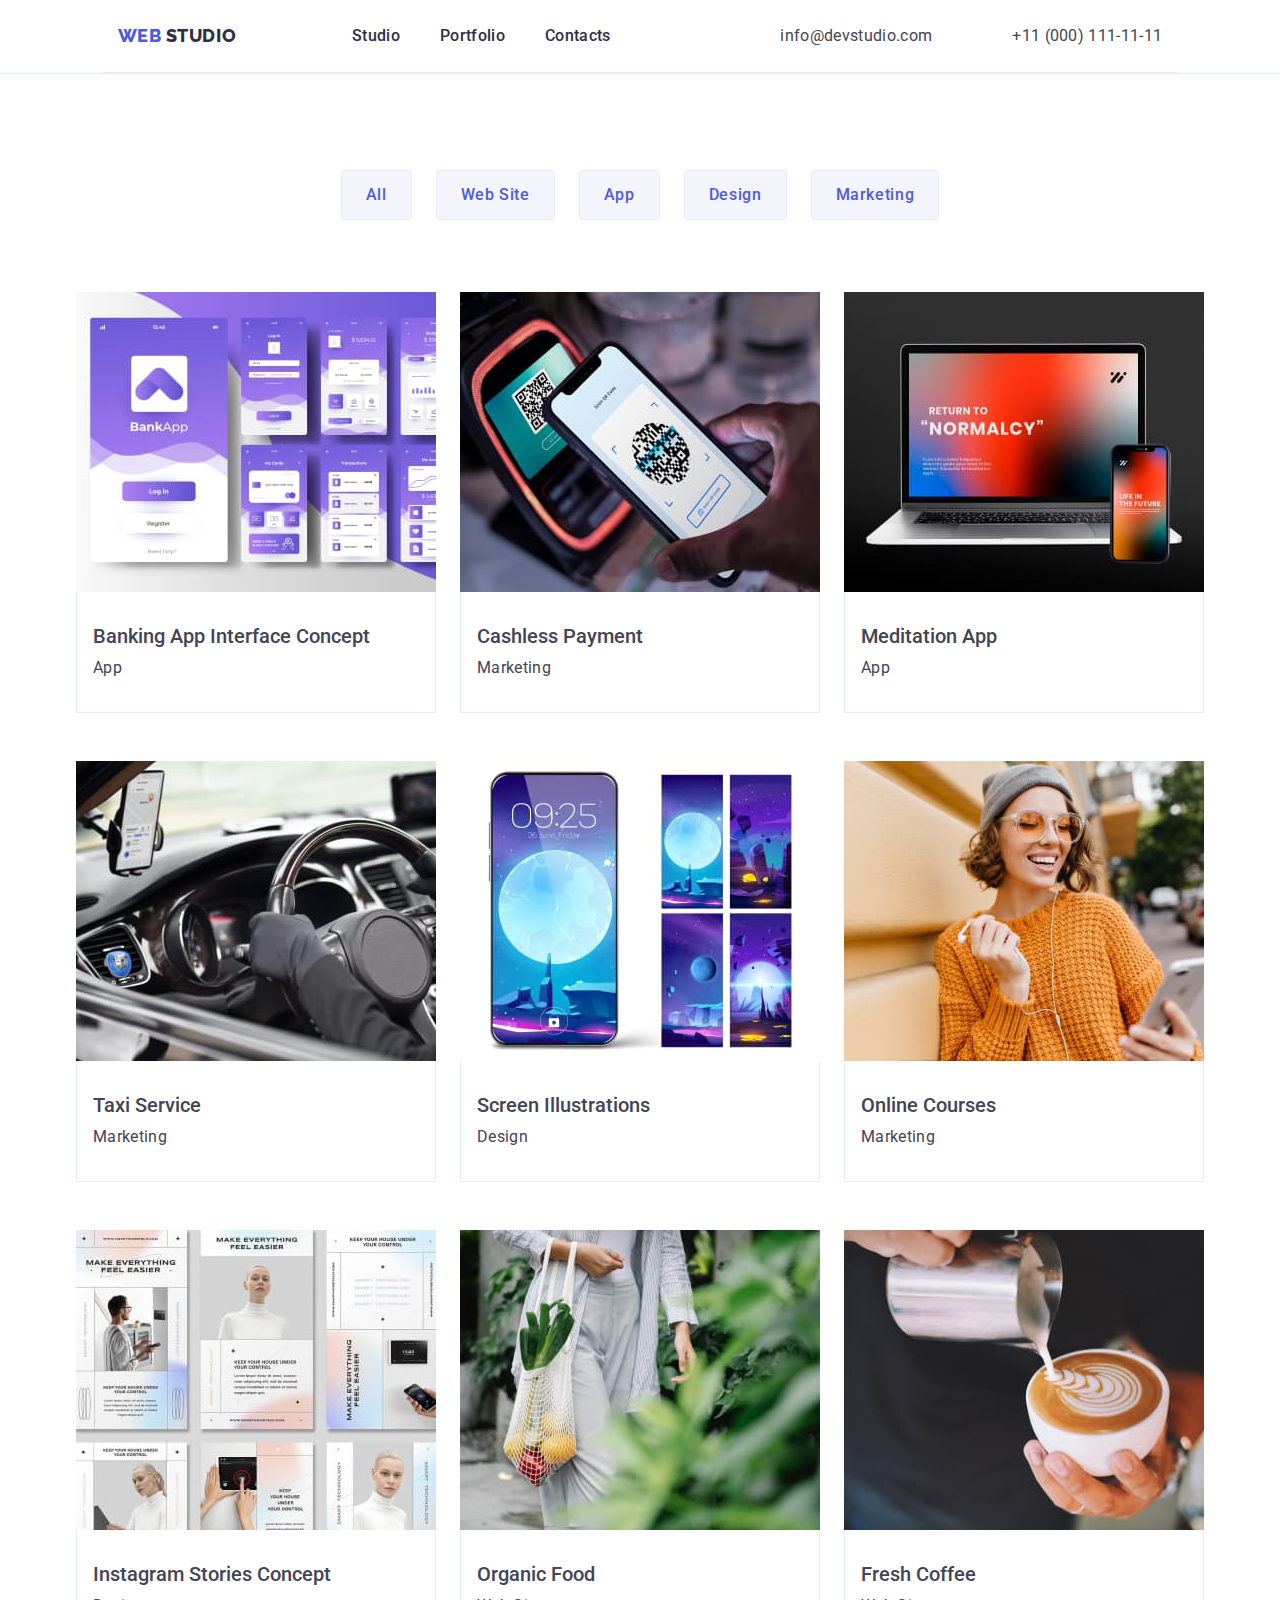
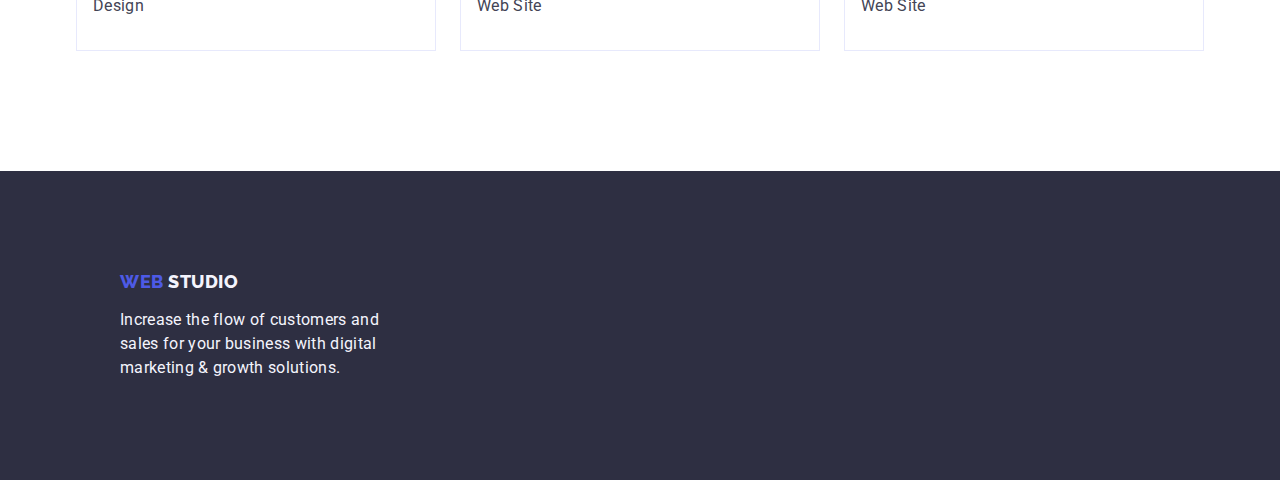
==== portfolio.html @ 69ea129c "Initial commit" ====
<!DOCTYPE html>
<html lang="en">
  <head>
    <meta charset="UTF-8" />
    <meta http-equiv="X-UA-Compatible" content="IE=edge" />
    <meta name="viewport" content="width=device-width, initial-scale=1.0" />
    <title>Document</title>
    <link rel="stylesheet" href="./modern-normalize.min.css" />
    <link rel="stylesheet" href="./css/styles.css" />
    <link rel="preconnect" href="https://fonts.googleapis.com" />
    <link rel="preconnect" href="https://fonts.gstatic.com" crossorigin />
    <link
      href="https://fonts.googleapis.com/css2?family=Raleway:wght@700;800&family=Roboto:wght@400;500;700;900&display=swap"
      rel="stylesheet"
    />
  </head>
  <body>
    <header class="flex-header">
      <div class="container flex-header">
        <nav class="flex-nav">
          <a href="#" class="link logo">
            web
            <span class="logo-studio">studio</span>
          </a>
          <ul class="list nav">
            <li>
              <a href="./index.html" class="link">Studio</a>
            </li>
            <li>
              <a href="./portfolio.html" class="link">Portfolio</a>
            </li>
            <li>
              <a href="" class="link">Contacts</a>
            </li>
          </ul>
        </nav>
        <address class="contacts">
          <ul class="list address">
            <li>
              <a href="mailto:info@devstudio.com" class="link contacts email">
                info@devstudio.com
              </a>
            </li>
            <li>
              <a href="tel:+11(000)111-11-11" class="link contacts phone">
                +11 (000) 111-11-11
              </a>
            </li>
          </ul>
        </address>
      </div>
    </header>
    <main>
      <section class="portfolio-container">
        <ul class="list menu-filters">
          <li><button type="button" class="button menu">All</button></li>
          <li><button type="button" class="button menu">Web Site</button></li>
          <li><button type="button" class="button menu">App</button></li>
          <li><button type="button" class="button menu">Design</button></li>
          <li><button type="button" class="button menu">Marketing</button></li>
        </ul>
        <ul class="list portfolio-section">
          <li>
            <img
              src="./images/portfolio-card-one.jpg"
              alt="bank app interface concept, seven sample screens, purple and white gradient design"
              width="360"
              height="300"
            />
            <div class="project-card-caption">
              <h2 class="project-card-heading">
                Banking App Interface Concept
              </h2>
              <p class="project-card-type">App</p>
            </div>
          </li>
          <li>
            <img
              src="./images/portfolio-card-two.jpg"
              alt="payment by phone using qr code"
              width="360"
              height="300"
            />
            <div class="project-card-caption">
              <h2 class="project-card-heading">Cashless Payment</h2>
              <p class="project-card-type">Marketing</p>
            </div>
          </li>
          <li>
            <img
              src="./images/portfolio-card-three.jpg"
              alt="laptop and smartphone screen with Normalcy app open with caption Turn into lower frequency when the globe goes back to the normal. Subsribe to meditation apps."
              width="360"
              height="300"
            />
            <div class="project-card-caption">
              <h2 class="project-card-heading">Meditation App</h2>
              <p class="project-card-type">App</p>
            </div>
          </li>
          <li>
            <img
              src="./images/portfolio-card-four.jpg"
              alt="a person in black gloves holds his hands on the steering wheel, has a phone attached to the windshield with the route displayed"
              width="360"
              height="300"
            />
            <div class="project-card-caption">
              <h2 class="project-card-heading">Taxi Service</h2>
              <p class="project-card-type">Marketing</p>
            </div>
          </li>
          <li>
            <img
              src="./images/portfolio-card-five.jpg"
              alt="five cosmic illustrations serving as wallpaper for the phone, depicting the moon and planets, maintained in purple and navy blue colors"
              width="360"
              height="300"
            />
            <div class="project-card-caption">
              <h2 class="project-card-heading">Screen Illustrations</h2>
              <p class="project-card-type">Design</p>
            </div>
          </li>
          <li>
            <img
              src="./images/portfolio-card-six.jpg"
              alt="laughing woman in a gray cap and orange sweater and sunglasses has cable headphones in her ears and looks at her phone"
              width="360"
              height="300"
            />
            <div class="project-card-caption">
              <h2 class="project-card-heading">Online Courses</h2>
              <p class="project-card-type">Marketing</p>
            </div>
          </li>
          <li>
            <img
              src="./images/portfolio-card-seven.jpg"
              alt="six sample instagram stories tiles in a minimalist, industrial style"
              width="360"
              height="300"
            />
            <div class="project-card-caption">
              <h2 class="project-card-heading">Instagram Stories Concept</h2>
              <p class="project-card-type">Design</p>
            </div>
          </li>
          <li>
            <img
              src="./images/portfolio-card-eight.jpg"
              alt="a woman dressed in gray carries a fabric bag with vegetables and fruits, the shot also includes urban greenery"
              width="360"
              height="300"
            />
            <div class="project-card-caption">
              <h2 class="project-card-heading">Organic Food</h2>
              <p class="project-card-type">Web Site</p>
            </div>
          </li>
          <li>
            <img
              src="./images/portfolio-card-nine.jpg"
              alt="shot on the hands of a man pouring foamed milk into a cup of coffee, a nice latte-art was created"
              width="360"
              height="300"
            />
            <div class="project-card-caption">
              <h2 class="project-card-heading">Fresh Coffee</h2>
              <p class="project-card-type">Web Site</p>
            </div>
          </li>
        </ul>
      </section>
    </main>
    <footer class="footer-background-color footer-height">
      <a href="#" class="link logo">
        web
        <span class="logo-footer">studio</span>
      </a>
      <p class="element-content footer">
        Increase the flow of customers and sales for your business with digital
        marketing & growth solutions.
      </p>
    </footer>
  </body>
</html>
---- css/styles.css ----
:root {
  --white: rgba(255, 255, 255, 1);
  --cornflower: rgba(231, 233, 252, 1);
  --iris: rgba(77, 90, 229, 1);
  --navy-blue: rgba(46, 47, 66, 1);
  --slate: rgba(67, 68, 85, 1);
  --cloud: rgba(244, 244, 253, 1);
  --ocean: rgba(64, 75, 191, 1);
}

body {
  font-family: "Roboto", sans-serif;
  text-decoration: none;
  color: var(--slate);
  background-color: var(--white);
}

img {
  display: block;
}

ul,
h2,
h4,
p {
  margin-block-start: 0;
  margin-block-end: 0;
  margin-inline-start: 0;
  margin-inline-end: 0;
  padding-inline-start: 0;
}

.container {
  max-width: 1158px;
  margin: 0 auto;
  padding: 0 15px;
}

.link {
  font-size: 16px;
  line-height: 1.5;
  text-decoration: none;
  font-weight: 500;
  color: var(--navy-blue);
  letter-spacing: 0.02em;
}

.link:hover,
.link:focus {
  color: var(--ocean);
}

.flex-header {
  display: flex;
  justify-content: baseline;
  border-bottom: 1px solid var(--cornflower);
}

.logo {
  margin-right: 76px;

  font-family: "Raleway", sans-serif;
  font-weight: 800;
  font-size: 18px;
  line-height: 1.17;
  font-weight: 800px;
  letter-spacing: 0.03em;
  text-transform: uppercase;
  color: var(--iris);
}

.logo-studio {
  color: var(--navy-blue);
}

address {
  font-style: normal;
}

.list {
  list-style: none;
}

.address {
  display: flex;
  justify-content: flex-end;
  gap: 40px;
}

.nav {
  display: flex;
  padding: 24px 0;
  gap: 40px;
  font-weight: 500;
  line-height: 1.5;
}

.flex-nav {
  display: flex;
  align-items: center;
  gap: 40px;
}
.contacts {
  color: var(--slate);
  font-weight: 400;
  display: block;
}

.contacts:hover,
.contacts:focus {
  color: var(--ocean);
}

.phone {
  display: block;
  margin: 24px 0 24px 40px;
}

.email {
  display: block;
  margin: 24px 0 24px 170px;
}

.hero {
  padding: 188px 0;
  background-color: var(--navy-blue);
  display: flex;
  justify-content: center;
  flex-direction: column;
}

h1.hero-header {
  margin-right: auto;
  margin-left: auto;
  max-width: 496px;
  font-size: 56px;
  font-weight: 700;
  line-height: 1.07;
  letter-spacing: 0.02em;
  color: var(--white);
  background-color: var(--navy-blue);
}

.order {
  display: block;
  margin: 0 auto;
  padding: 16px 32px;
  font-family: "Roboto", sans-serif;
  font-size: 16px;
  font-weight: 500;
  line-height: 1.5;
  letter-spacing: 0.04em;

  color: var(--white);
  background-color: var(--iris);
  border: none;
  box-shadow: 0px 4px 4px 0px rgba(0, 0, 0, 0.15);
  border-radius: 4px;
  cursor: pointer;
}

.order:hover,
.order:focus {
  color: var(--ocean);
  background-color: var(--white);
}

.first-section-studio {
  display: flex;
  flex-direction: row;
  gap: 24px;
  padding-top: 120px;
  padding-bottom: 120px;
}

.goals li {
  width: calc((100% - 72px) / 4);
}

.list.projects {
  display: flex;
  flex-direction: row;
  justify-content: center;
  gap: 24px;
  margin-bottom: 120px;
}

.element-header {
  display: flex;
  flex-direction: row;
  font-size: 20px;
  font-weight: 500;
  line-height: 1.2;
  letter-spacing: 0.02em;
  color: var(--navy-blue);
}

.flex-column {
  flex-direction: column;
}

h4 > .element-header {
  margin: 35px;
}

.section-header {
  font-size: 36px;
  font-weight: 700;
  line-height: 1.11;
  text-align: center;
  letter-spacing: 0.02em;
  text-transform: capitalize;
  color: var(--navy-blue);
  padding-bottom: 120px;
}
.section-header-team {
  font-size: 36px;
  font-weight: 700;
  line-height: 1.11;
  text-align: center;
  letter-spacing: 0.02em;
  text-transform: capitalize;
  color: var(--navy-blue);
  padding-top: 120px;
  padding-bottom: 0 auto;
}

.section-team {
  width: calc((100% - 72px px) / 4);
  display: flex;
  flex-direction: row;
  justify-content: center;
  gap: 24px;
  padding-bottom: 120px;
  padding-top: 74px;
  margin: 0 auto;
}

.team {
  text-align: center;
  border-radius: 0px 0px 4px 4px;
  background: var(--white, #fff);
  box-shadow: 0px 2px 1px 0px rgba(46, 47, 66, 0.08),
    0px 1px 1px 0px rgba(46, 47, 66, 0.16),
    0px 1px 6px 0px rgba(46, 47, 66, 0.08);
}

.team-image-caption {

  padding: 32px 0px;
  text-align: center;

}

.team-background {
  background-color: var(--cloud);
}

.heading-section  {
  font-size: 20px;
  font-weight: 500;
  line-height: 1.2em;
  margin-bottom: 8px;
}

.element-content {
  font-size: 16px;
  line-height: 1.5;
  letter-spacing: 0.02em;
}

.footer.element-content {
  color: var(--cloud);
}

.footer-height {
  max-height: 312px;
  padding: 100px 120px;
}

.footer-background-color {
  background-color: var(--navy-blue);
}

.logo-footer {
  color: var(--cloud);
  display: inline-block;
}

.element-content {
  color: var(--slate);
  line-height: 1.5;
  letter-spacing: 0.02em;
  display: block;
  width: 264px;
  margin-top: 16px;
}

.button.menu {
  padding: 12px 24px 12px;
  outline: none;
  font-family: "Roboto", sans-serif;
  font-size: 16px;
  font-weight: 500;
  line-height: 1.5;
  letter-spacing: 0.04em;
  color: var(--iris);
  background-color: var(--cloud);
  border: 1px solid var(--cornflower);
  border-radius: 4px;
  cursor: pointer;
}

.button.menu:active {
  color: var(--white);
  background-color: var(--ocean);
}
.button.menu:hover,
.button.menu:focus {
  color: var(--white);
  background-color: var(--ocean);
  box-shadow: 0px 2px 2px 0px rgba(0, 0, 0, 0.12);
  box-shadow: 0px 2px 1px 0px rgba(0, 0, 0, 0.08);
  box-shadow: 0px 3px 1px 0px rgba(0, 0, 0, 0.1);
}

.portfolio-container {
  padding-top: 96px;
  padding-bottom: 120px;
}

.menu-filters {
  display: flex;
  justify-content: center;
  gap: 24px;
  margin-bottom: 72px;
}

.portfolio-section {
  display: flex;
  justify-content: center;
  flex-direction: row;
  flex-wrap: wrap;
  column-gap: 24px;
  row-gap: 48px;
}


.project-card-caption {
  padding: 32px 16px 32px;
  border: 1px solid var(--cornflower);
  border-top: none;
}

.project-card-heading, .project-card-heading:visited  {
  color: var(--navyblue);
  font-size: 20px;
  font-weight: 500;
  line-height: 1.2em;
  margin-bottom: 8px;
}



.project-card-type, .project-card-type:visited {
    color: var(--slate, #434455);
    font-family: Roboto;
    font-size: 16px;
    line-height: 1.5em;
    letter-spacing: 0.32px;
}
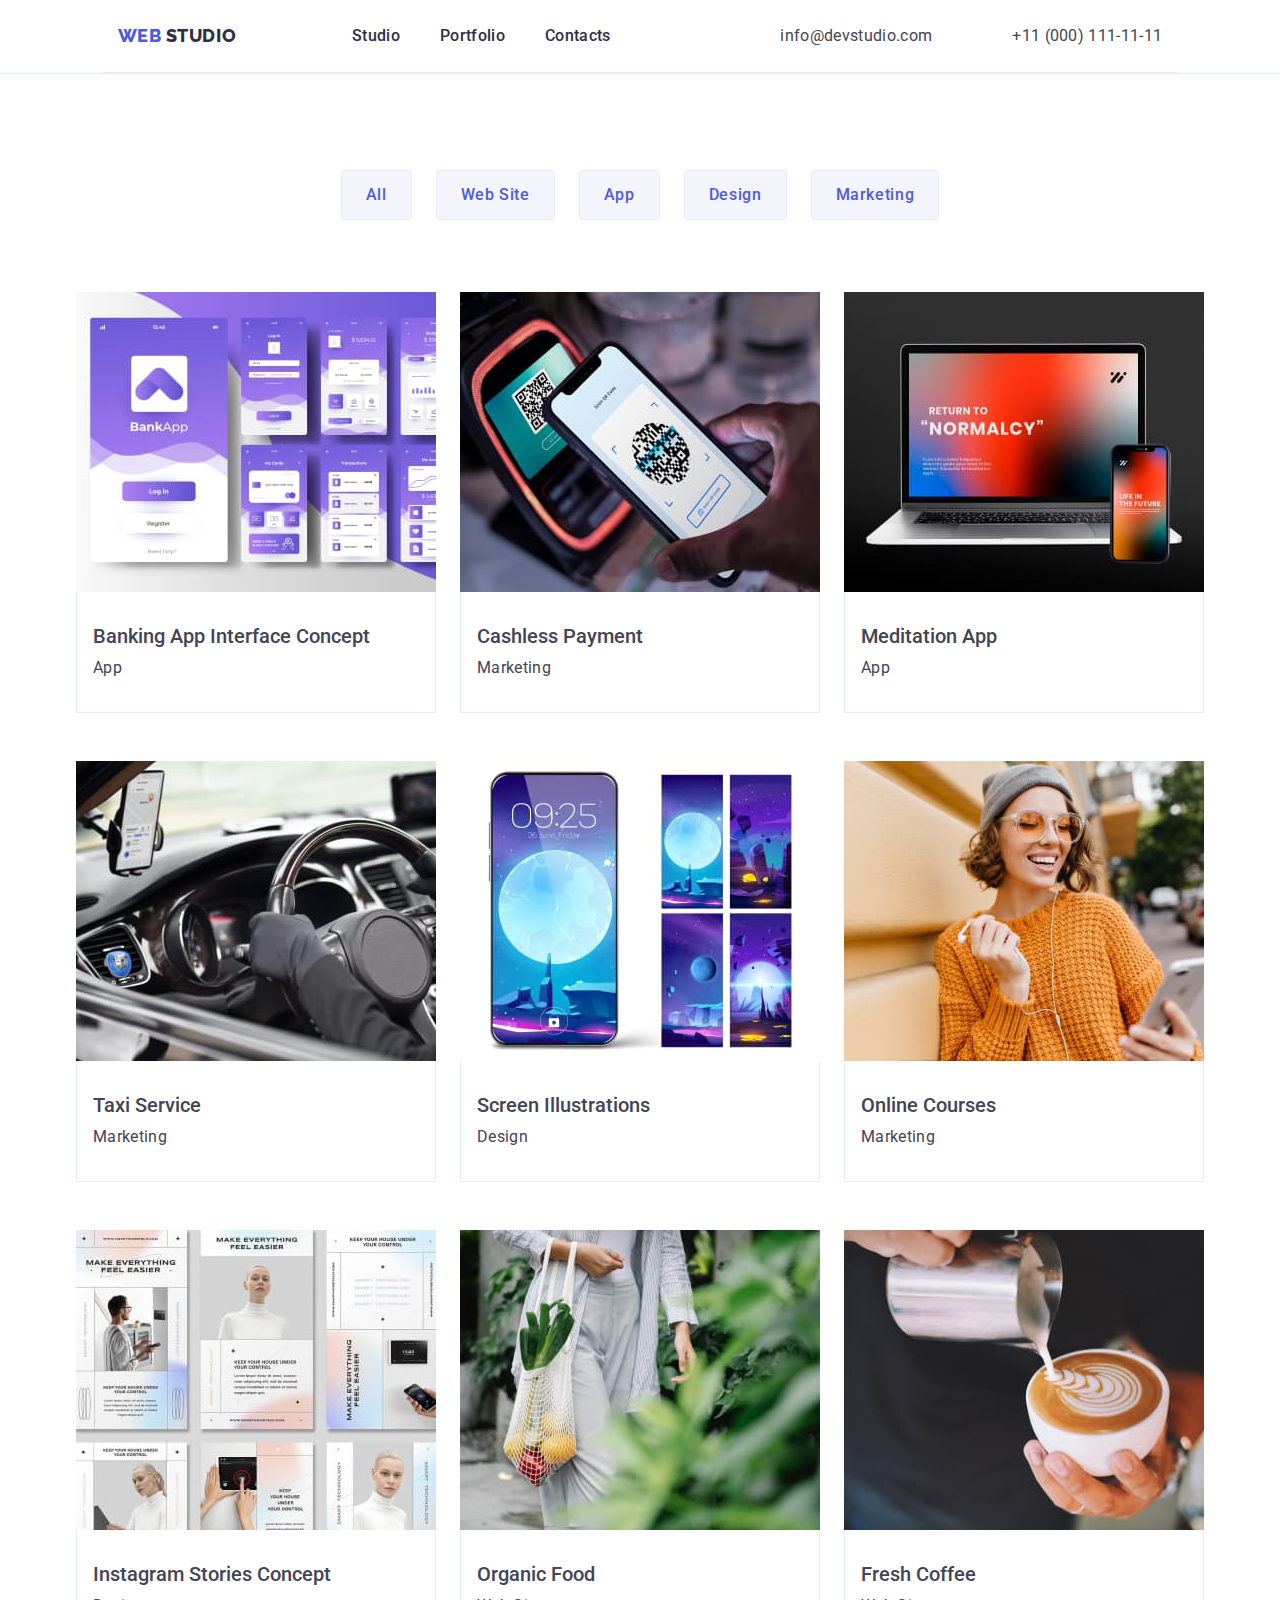
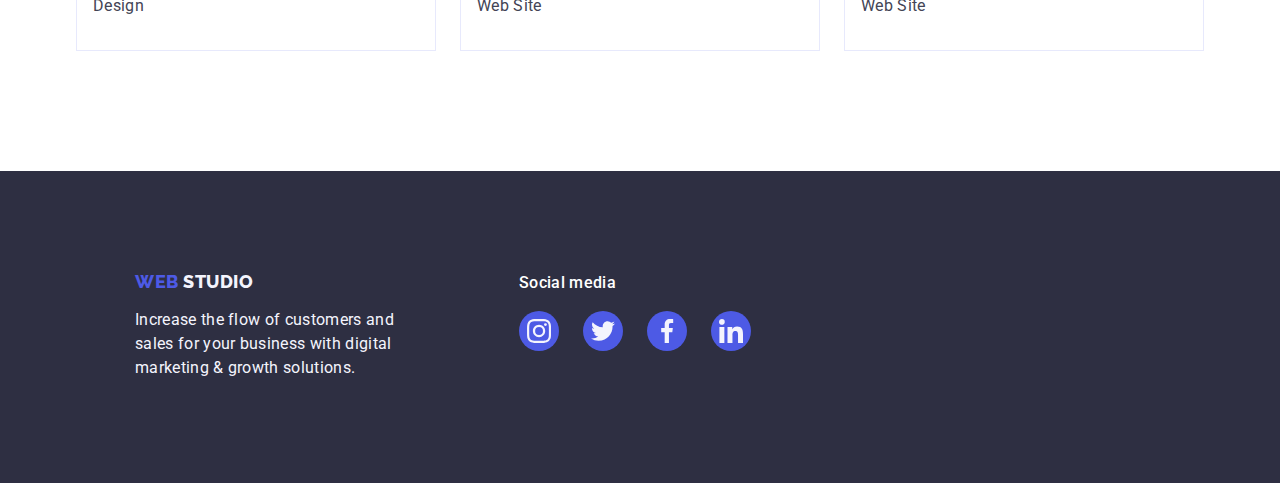
==== commit c622c1ec: "green hovers" ====
--- a/portfolio.html
+++ b/portfolio.html
@@ -60,7 +60,7 @@
           <li><button type="button" class="button menu">Marketing</button></li>
         </ul>
         <ul class="list portfolio-section">
-          <li>
+          <li class="portfolio-card">
             <img
               src="./images/portfolio-card-one.jpg"
               alt="bank app interface concept, seven sample screens, purple and white gradient design"
@@ -74,7 +74,7 @@
               <p class="project-card-type">App</p>
             </div>
           </li>
-          <li>
+          <li class="portfolio-card">
             <img
               src="./images/portfolio-card-two.jpg"
               alt="payment by phone using qr code"
@@ -86,7 +86,7 @@
               <p class="project-card-type">Marketing</p>
             </div>
           </li>
-          <li>
+          <li class="portfolio-card">
             <img
               src="./images/portfolio-card-three.jpg"
               alt="laptop and smartphone screen with Normalcy app open with caption Turn into lower frequency when the globe goes back to the normal. Subsribe to meditation apps."
@@ -98,7 +98,7 @@
               <p class="project-card-type">App</p>
             </div>
           </li>
-          <li>
+          <li class="portfolio-card">
             <img
               src="./images/portfolio-card-four.jpg"
               alt="a person in black gloves holds his hands on the steering wheel, has a phone attached to the windshield with the route displayed"
@@ -110,7 +110,7 @@
               <p class="project-card-type">Marketing</p>
             </div>
           </li>
-          <li>
+          <li class="portfolio-card">
             <img
               src="./images/portfolio-card-five.jpg"
               alt="five cosmic illustrations serving as wallpaper for the phone, depicting the moon and planets, maintained in purple and navy blue colors"
@@ -122,7 +122,7 @@
               <p class="project-card-type">Design</p>
             </div>
           </li>
-          <li>
+          <li class="portfolio-card">
             <img
               src="./images/portfolio-card-six.jpg"
               alt="laughing woman in a gray cap and orange sweater and sunglasses has cable headphones in her ears and looks at her phone"
@@ -134,7 +134,7 @@
               <p class="project-card-type">Marketing</p>
             </div>
           </li>
-          <li>
+          <li class="portfolio-card">
             <img
               src="./images/portfolio-card-seven.jpg"
               alt="six sample instagram stories tiles in a minimalist, industrial style"
@@ -146,7 +146,7 @@
               <p class="project-card-type">Design</p>
             </div>
           </li>
-          <li>
+          <li class="portfolio-card">
             <img
               src="./images/portfolio-card-eight.jpg"
               alt="a woman dressed in gray carries a fabric bag with vegetables and fruits, the shot also includes urban greenery"
@@ -158,7 +158,7 @@
               <p class="project-card-type">Web Site</p>
             </div>
           </li>
-          <li>
+          <li class="portfolio-card">
             <img
               src="./images/portfolio-card-nine.jpg"
               alt="shot on the hands of a man pouring foamed milk into a cup of coffee, a nice latte-art was created"
@@ -174,14 +174,51 @@
       </section>
     </main>
     <footer class="footer-background-color footer-height">
-      <a href="#" class="link logo">
-        web
-        <span class="logo-footer">studio</span>
-      </a>
-      <p class="element-content footer">
-        Increase the flow of customers and sales for your business with digital
-        marketing & growth solutions.
-      </p>
+      <div class="container footer-flex">
+        <div class="footer-logo">
+          <a href="#" class="link logo">
+            web
+            <span class="logo-footer">studio</span>
+          </a>
+          <p class="element-content footer">
+            Increase the flow of customers and sales for your business with
+            digital marketing & growth solutions.
+          </p>
+        </div>
+        <div class="icons-footer">
+          <p class="footer-sm">Social media</p>
+          <ul class="social-media">
+            <li class="circle-footer">
+              <a href="">
+              <svg width="24" height="24">
+                <use href="./images/icons.svg#icon-instagram"></use>
+              </svg>
+            </a>
+            </li>
+            <li class="circle-footer">
+              <a href="">
+              <svg width="24" height="24">
+                <use href="./images/icons.svg#icon-twitter"></use>
+              </svg>
+              </a>
+            </li>
+            <li class="circle-footer">
+              <a href="">
+              <svg width="24" height="24">
+                <use href="./images/icons.svg#icon-facebook"></use>
+              </svg>
+              </a>
+            </li>
+            <li class="circle-footer">
+              <a href="">
+              <svg width="24" height="24">
+                <use href="./images/icons.svg#icon-linkedin"></use>
+              </svg>
+              </a>
+            </li>
+          </ul>
+        </div>
+      </div>
     </footer>
   </body>
 </html>
--- a/css/styles.css
+++ b/css/styles.css
@@ -7,6 +7,8 @@
   --slate: rgba(67, 68, 85, 1);
   --cloud: rgba(244, 244, 253, 1);
   --ocean: rgba(64, 75, 191, 1);
+  --light-slate: rgba(142, 143, 153, 1);
+  --success: rgba(49, 208, 170, 1);
 }
 
 body {
@@ -96,11 +98,23 @@
   line-height: 1.5;
 }
 
+.link > .list:hover {
+text-decoration: underline;
+}
+
 .flex-nav {
   display: flex;
   align-items: center;
   gap: 40px;
 }
+
+.nav:hover,
+.nav:active {
+  text-decoration: underline;
+
+
+}
+
 .contacts {
   color: var(--slate);
   font-weight: 400;
@@ -123,14 +137,23 @@
 }
 
 .hero {
-  padding: 188px 0;
+  padding: 188px 0 140px 0;
   background-color: var(--navy-blue);
-  display: flex;
-  justify-content: center;
   flex-direction: column;
-}
-
-h1.hero-header {
+  background-image: linear-gradient(
+    rgba(46, 47, 66, 0.7),
+    rgba(46, 47, 66, 0.7)
+  ),
+  url(../images/people-office.jpg);
+  background-repeat: no-repeat;
+  background-size: cover;
+  max-width: 1440px;
+  height: 600px;
+  margin: 0 auto;
+
+}
+
+.hero-header {
   margin-right: auto;
   margin-left: auto;
   max-width: 496px;
@@ -139,7 +162,8 @@
   line-height: 1.07;
   letter-spacing: 0.02em;
   color: var(--white);
-  background-color: var(--navy-blue);
+
+
 }
 
 .order {
@@ -162,8 +186,7 @@
 
 .order:hover,
 .order:focus {
-  color: var(--ocean);
-  background-color: var(--white);
+  background-color: var(--ocean);
 }
 
 .first-section-studio {
@@ -178,11 +201,14 @@
   width: calc((100% - 72px) / 4);
 }
 
+
+
 .list.projects {
   display: flex;
-  flex-direction: row;
-  justify-content: center;
-  gap: 24px;
+  flex-wrap: wrap;
+  justify-content: space-between;
+  margin: 0px;
+  row-gap: 24px;
   margin-bottom: 120px;
 }
 
@@ -227,15 +253,16 @@
 }
 
 .section-team {
-  width: calc((100% - 72px px) / 4);
-  display: flex;
-  flex-direction: row;
-  justify-content: center;
-  gap: 24px;
+  display: flex;
+  flex-wrap: wrap;
+  justify-content: space-between;
+  text-align: center;
+  row-gap: 24px;
   padding-bottom: 120px;
   padding-top: 74px;
   margin: 0 auto;
 }
+
 
 .team {
   text-align: center;
@@ -268,6 +295,7 @@
   font-size: 16px;
   line-height: 1.5;
   letter-spacing: 0.02em;
+  margin-bottom: 8px;
 }
 
 .footer.element-content {
@@ -285,7 +313,6 @@
 
 .logo-footer {
   color: var(--cloud);
-  display: inline-block;
 }
 
 .element-content {
@@ -346,6 +373,14 @@
   row-gap: 48px;
 }
 
+.portfolio-card:hover {
+  box-shadow: 0px 2px 1px 0px rgba(46, 47, 66, 0.08);
+
+box-shadow: 0px 1px 1px 0px rgba(46, 47, 66, 0.16);
+
+box-shadow: 0px 1px 6px 0px rgba(46, 47, 66, 0.08);
+
+}
 
 .project-card-caption {
   padding: 32px 16px 32px;
@@ -360,8 +395,6 @@
   line-height: 1.2em;
   margin-bottom: 8px;
 }
-
-
 
 .project-card-type, .project-card-type:visited {
     color: var(--slate, #434455);
@@ -369,4 +402,128 @@
     font-size: 16px;
     line-height: 1.5em;
     letter-spacing: 0.32px;
+}
+
+.goals-icons {
+  display: flex;
+  justify-content: center;
+  align-items: center;
+  width: 264px;
+  height: 112px;
+  border-radius: 4px;
+}
+
+
+.social-media {
+  display: flex;
+  justify-content: center;
+  gap: 24px;
+  list-style: none;
+}
+
+.circle {
+  display: flex;
+  justify-content: center;
+  align-items: center;
+  width: 40px;
+  height: 40px;
+  border-radius: 50%;
+  background-color: var(--iris);
+}
+
+.circle:hover {
+ background-color: var(--ocean);
+}
+
+.circle-footer>a:hover {
+  background-color: var(--success);
+}
+
+.circle>svg {
+  width: 16px;
+  height: 16px;
+}
+
+.section-header-costumers {
+  font-size: 36px;
+  font-weight: 700;
+  line-height: 1.11;
+  letter-spacing: 0.02em;
+  text-align: center;
+color: var(--navy-blue);  
+margin-bottom: 72px;
+}
+
+.costumers-section {
+  display: flex;
+  flex-direction: row;
+  gap: 24px;
+  padding-top: 120px;
+  padding-bottom: 120px;
+  background-color: var(--white);
+}
+
+.costumers-icons {
+  width: 188px;
+  height: 88px;
+  fill: var(--light-slate);
+  border: 1px solid var(--light-slate);
+  border-radius: 4px;
+}
+
+a>.costumers-icons:hover {
+border-color: var(--ocean);
+fill: var(--ocean);
+}
+
+
+
+
+.costumers  {
+  display: flex;
+  flex-wrap: wrap;
+  gap: 24px;
+  justify-content: space-between;
+}
+
+
+
+.circle-footer>a{ 
+  display: flex;
+  justify-content: center;
+  align-items: center;
+  width: 40px;
+  height: 40px;
+  border-radius: 50%;
+  background-color: var(--iris);}
+
+  .icons-footer {
+    margin-left: 120px;
+   
+  }
+.footer-logo {
+  display: inline-block;
+}
+
+.icons-footer>p {
+  color: var(--white);
+font-weight: 500;
+line-height: 24px;
+letter-spacing: 0.02em;
+text-align: left;
+margin-bottom: 16px;
+
+}
+
+.footer-flex {
+  display: flex;
+}
+
+.circle-footer {
+  display: flex;
+  justify-content: center;
+  align-items: center;
+  width: 40px;
+  height: 40px;
+  border-radius: 50%;
 }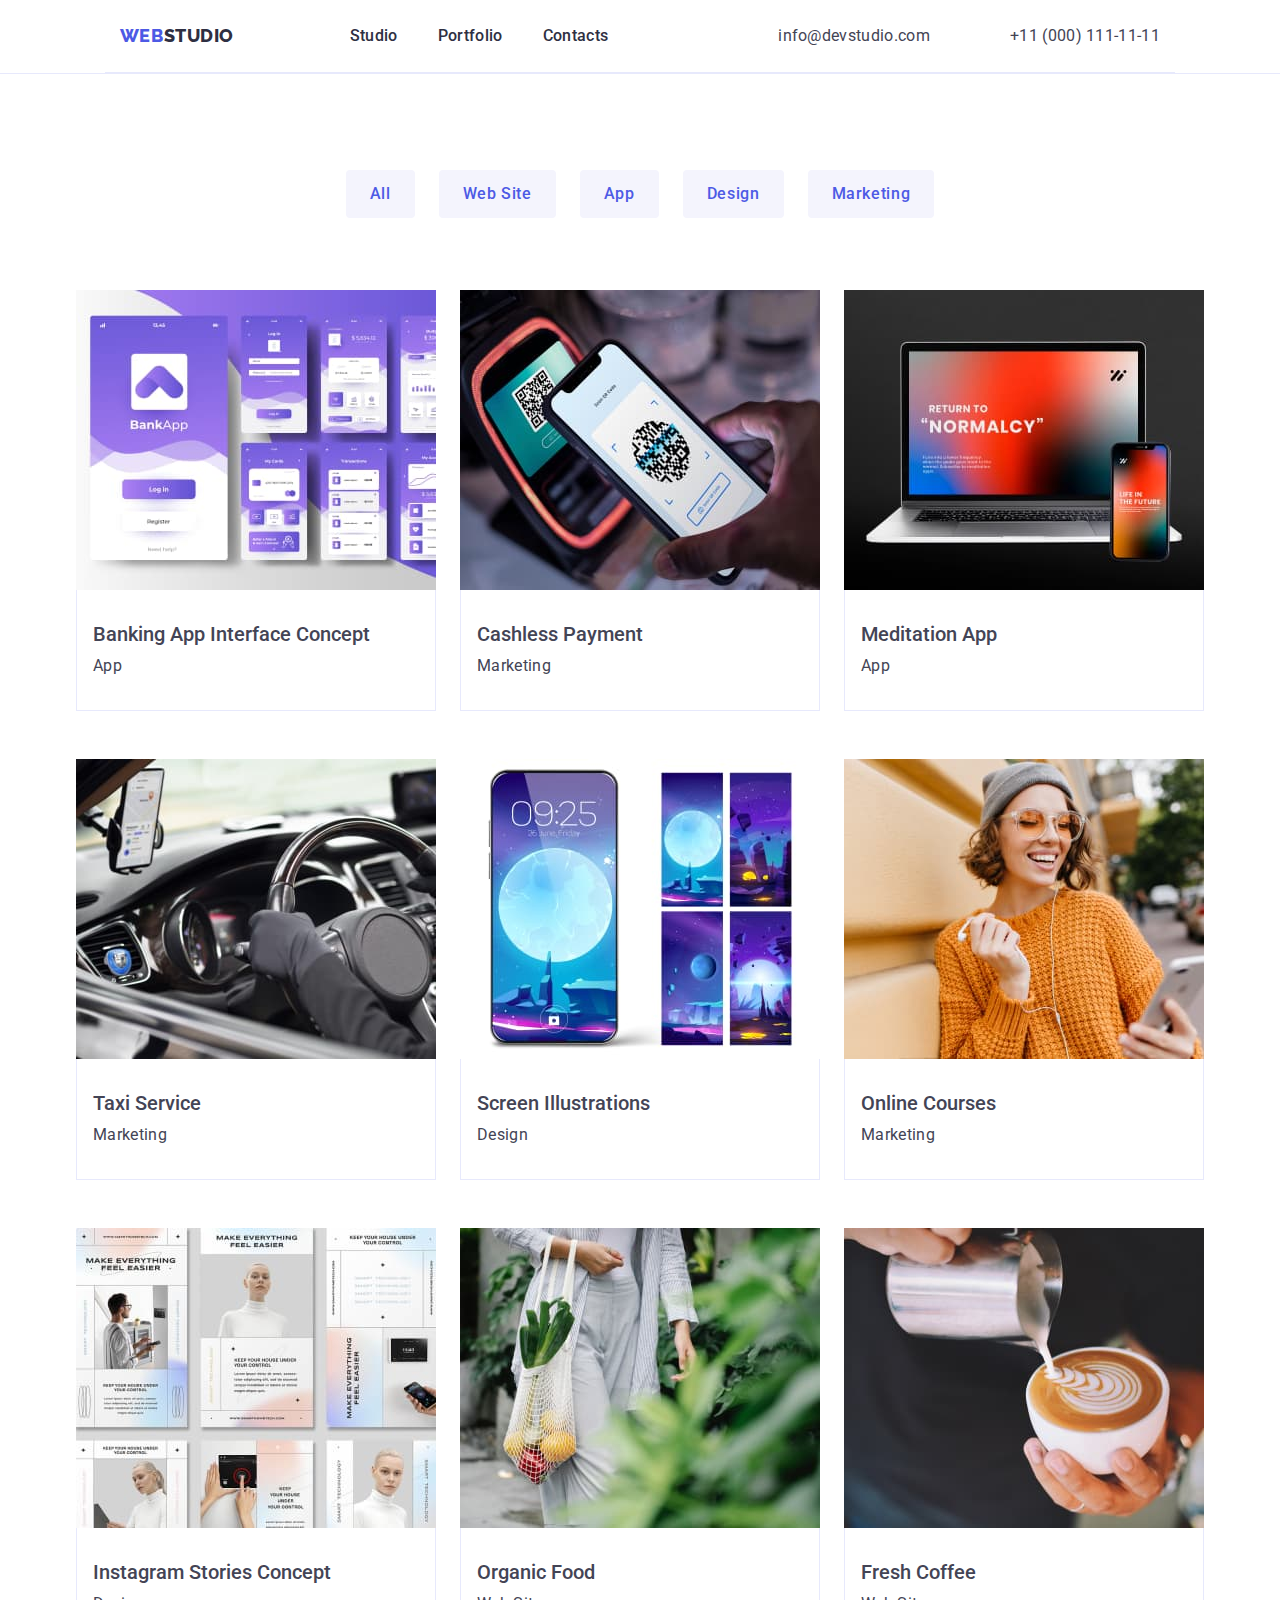
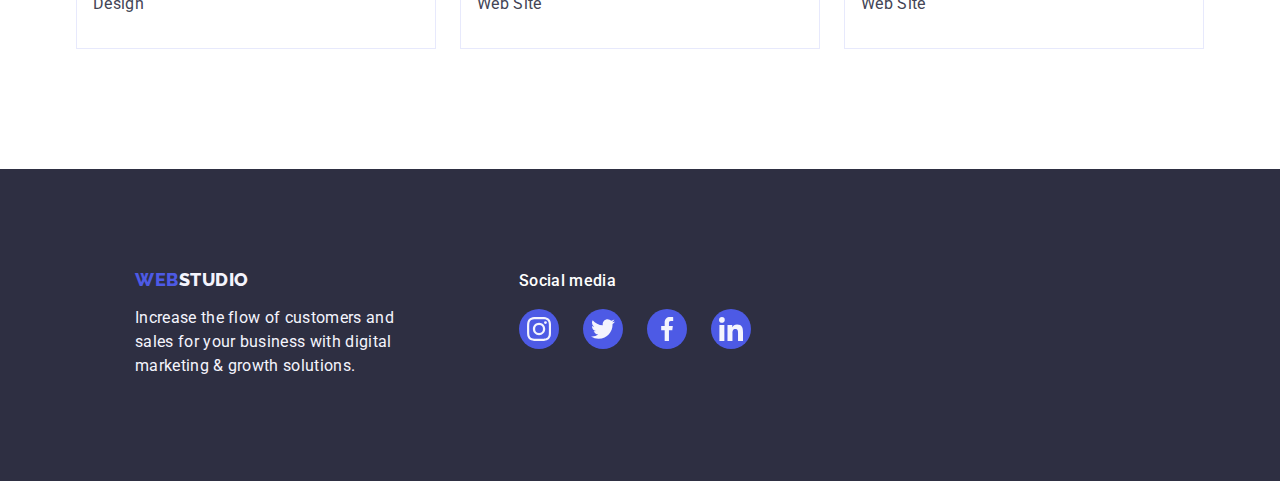
==== commit a7086104: "sections" ====
--- a/portfolio.html
+++ b/portfolio.html
@@ -18,9 +18,8 @@
     <header class="flex-header">
       <div class="container flex-header">
         <nav class="flex-nav">
-          <a href="#" class="link logo">
-            web
-            <span class="logo-studio">studio</span>
+          <a href="./index.html" class="link logo">
+            web<span class="logo-studio">studio</span>
           </a>
           <ul class="list nav">
             <li>
@@ -51,7 +50,7 @@
       </div>
     </header>
     <main>
-      <section class="portfolio-container">
+      <section class="portfolio-container container">
         <ul class="list menu-filters">
           <li><button type="button" class="button menu">All</button></li>
           <li><button type="button" class="button menu">Web Site</button></li>
@@ -176,9 +175,8 @@
     <footer class="footer-background-color footer-height">
       <div class="container footer-flex">
         <div class="footer-logo">
-          <a href="#" class="link logo">
-            web
-            <span class="logo-footer">studio</span>
+          <a href="./index.html" class="link logo">
+            web<span class="logo-footer">studio</span>
           </a>
           <p class="element-content footer">
             Increase the flow of customers and sales for your business with
--- a/css/styles.css
+++ b/css/styles.css
@@ -108,12 +108,6 @@
   gap: 40px;
 }
 
-.nav:hover,
-.nav:active {
-  text-decoration: underline;
-
-
-}
 
 .contacts {
   color: var(--slate);
@@ -150,6 +144,7 @@
   max-width: 1440px;
   height: 600px;
   margin: 0 auto;
+  background-position:center;
 
 }
 
@@ -189,12 +184,28 @@
   background-color: var(--ocean);
 }
 
+.section>.goals {
+  padding-top: 120px;
+  padding-bottom: 60px;
+}
+
+.presentation {
+  padding-top: 60px;
+  padding-bottom: 120px;
+}
+
+.team-background {
+  padding-top: 120px;
+  padding-bottom: 120px;
+  background-color: var(--cloud);
+
+}
+
 .first-section-studio {
   display: flex;
   flex-direction: row;
   gap: 24px;
-  padding-top: 120px;
-  padding-bottom: 120px;
+
 }
 
 .goals li {
@@ -209,7 +220,6 @@
   justify-content: space-between;
   margin: 0px;
   row-gap: 24px;
-  margin-bottom: 120px;
 }
 
 .element-header {
@@ -248,8 +258,6 @@
   letter-spacing: 0.02em;
   text-transform: capitalize;
   color: var(--navy-blue);
-  padding-top: 120px;
-  padding-bottom: 0 auto;
 }
 
 .section-team {
@@ -258,7 +266,6 @@
   justify-content: space-between;
   text-align: center;
   row-gap: 24px;
-  padding-bottom: 120px;
   padding-top: 74px;
   margin: 0 auto;
 }
@@ -280,10 +287,6 @@
 
 }
 
-.team-background {
-  background-color: var(--cloud);
-}
-
 .heading-section  {
   font-size: 20px;
   font-weight: 500;
@@ -334,8 +337,8 @@
   letter-spacing: 0.04em;
   color: var(--iris);
   background-color: var(--cloud);
-  border: 1px solid var(--cornflower);
-  border-radius: 4px;
+  border:none;
+    border-radius: 4px;
   cursor: pointer;
 }
 
@@ -421,7 +424,7 @@
   list-style: none;
 }
 
-.circle {
+.circle>a{
   display: flex;
   justify-content: center;
   align-items: center;
@@ -431,7 +434,7 @@
   background-color: var(--iris);
 }
 
-.circle:hover {
+.circle>a:hover {
  background-color: var(--ocean);
 }
 
@@ -464,7 +467,7 @@
 }
 
 .costumers-icons {
-  width: 188px;
+  width: 168px;
   height: 88px;
   fill: var(--light-slate);
   border: 1px solid var(--light-slate);
